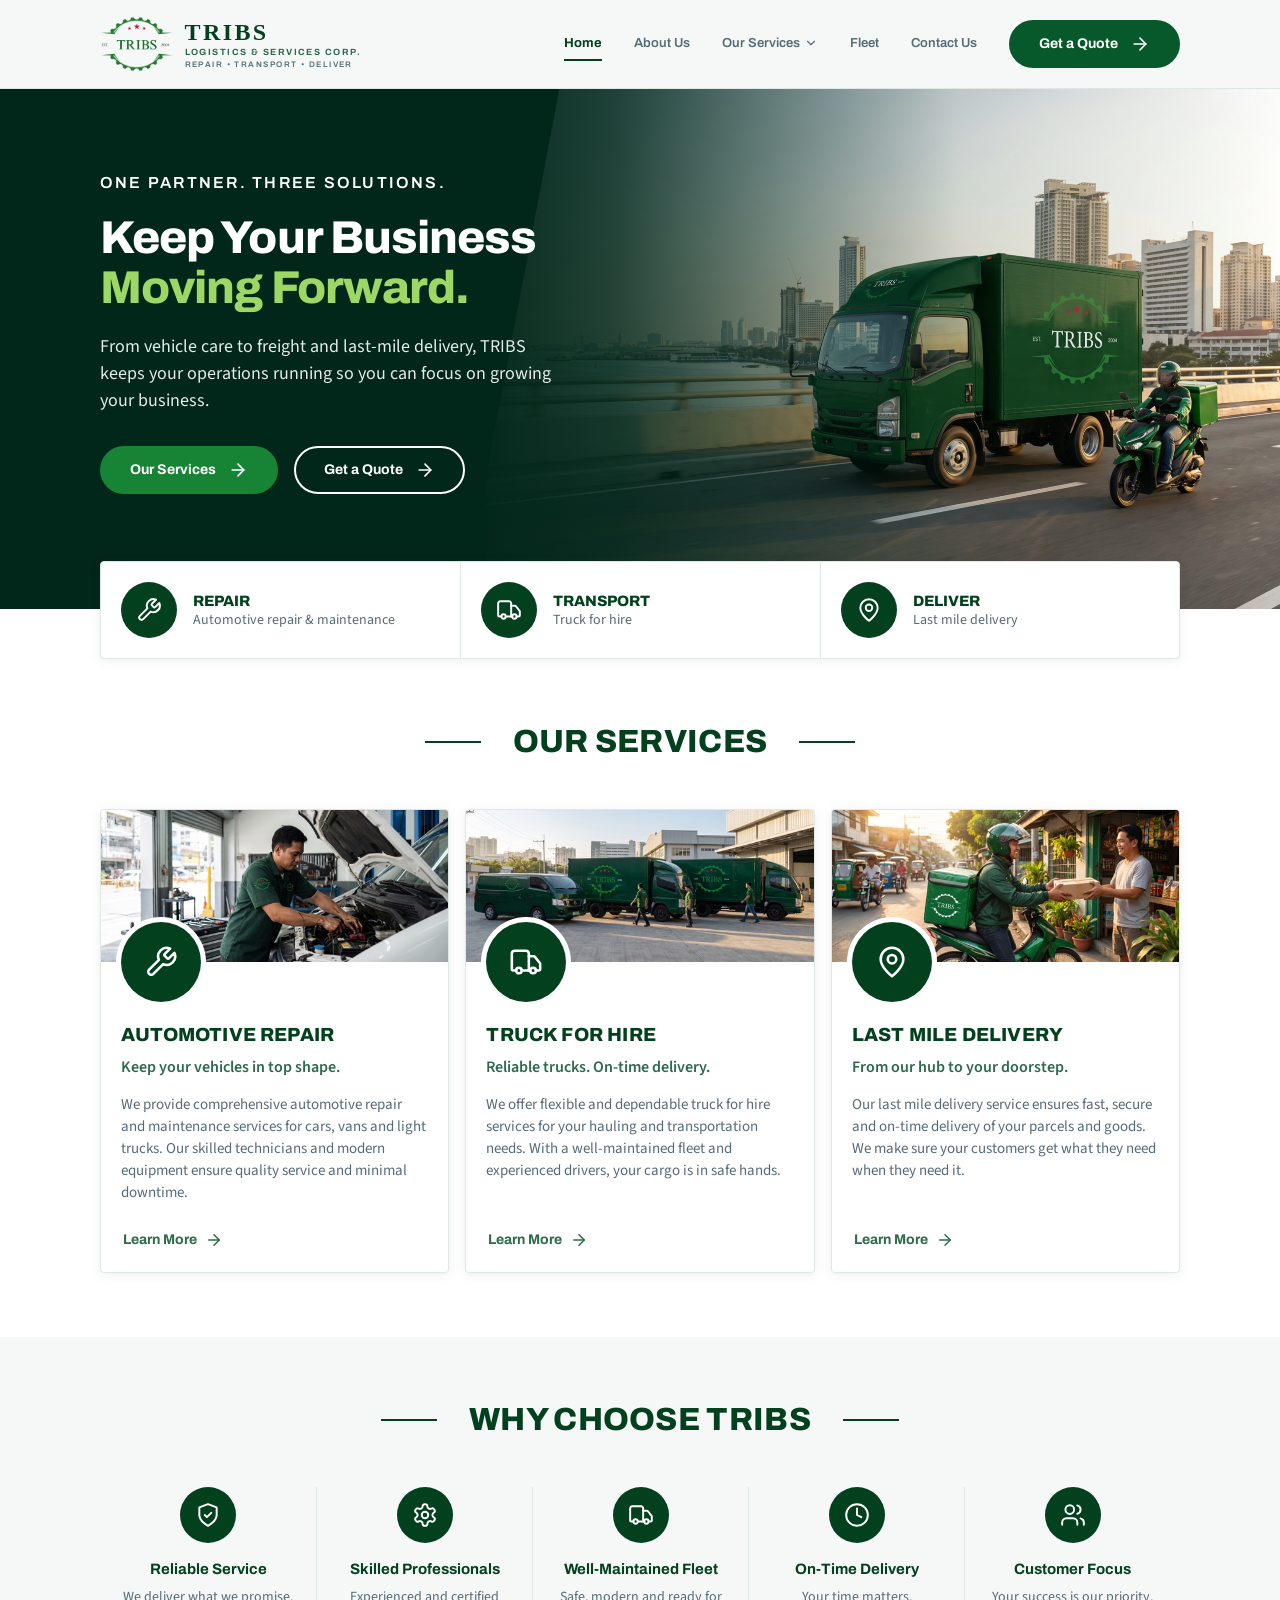
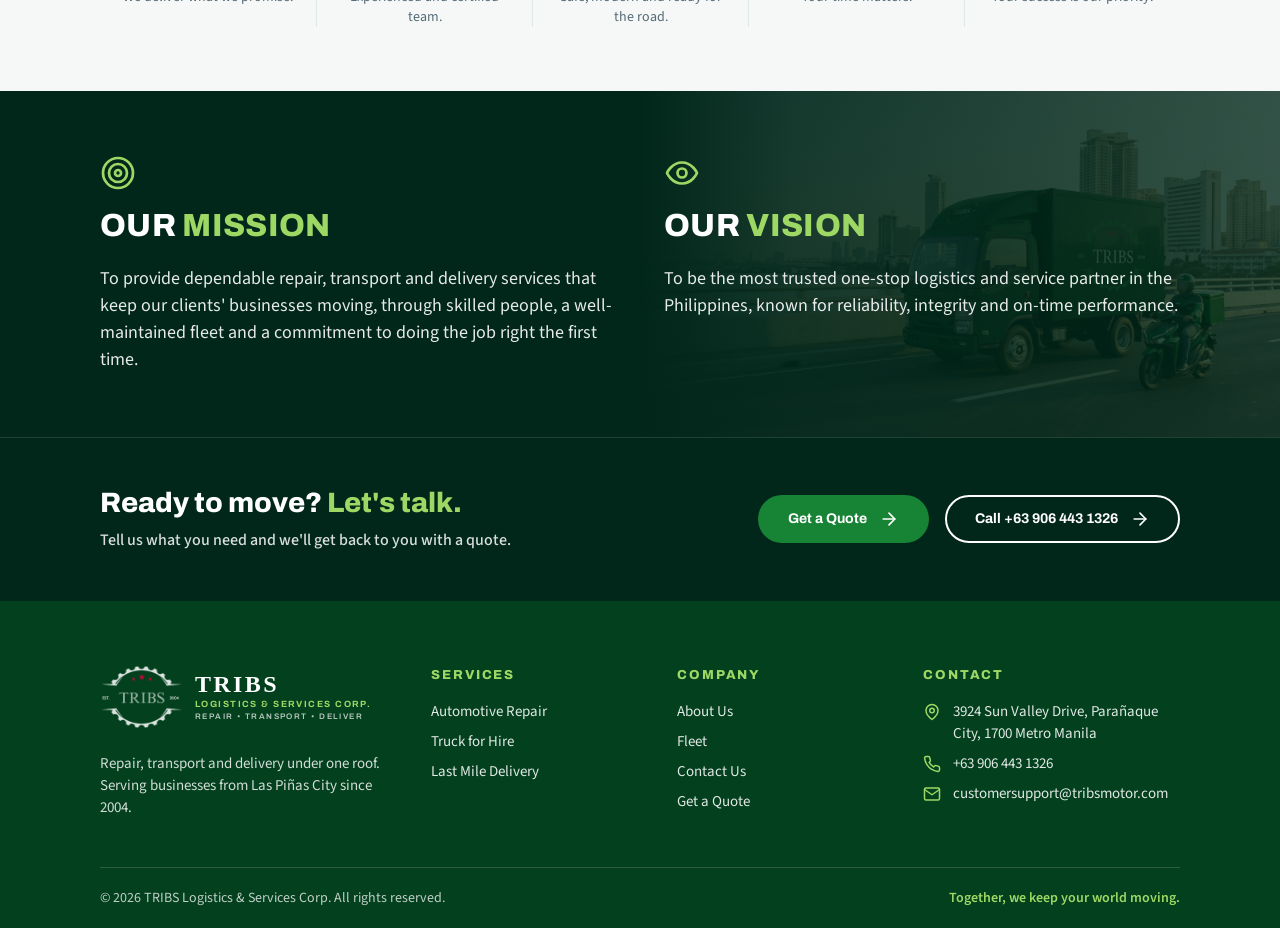
==== index.html @ c8622052 "TRIBS website: client review build Static site with new emblem lockup, Higgsfield photos, real conta" ====
<!doctype html>
<html lang="en-PH">
<head>
  <meta charset="utf-8">
  <meta name="viewport" content="width=device-width, initial-scale=1">
  <title>TRIBS Logistics &amp; Services Corp. | Repair • Transport • Deliver</title>
  <meta name="description" content="TRIBS Logistics & Services Corp. — automotive repair, truck for hire and last-mile delivery in Las Piñas City and Metro Manila since 2004.">
  <meta property="og:title" content="TRIBS Logistics & Services Corp.">
  <meta property="og:description" content="One partner. Three solutions. Automotive repair, truck for hire and last-mile delivery.">
  <meta property="og:image" content="assets/photos/hero-fleet.jpg">
  <meta name="theme-color" content="#03401e">
  <link rel="icon" href="assets/logos/tribs-favicon.png">
  <link rel="preconnect" href="https://fonts.googleapis.com">
  <link rel="preconnect" href="https://fonts.gstatic.com" crossorigin>
  <link rel="stylesheet" href="css/styles.css">
</head>
<body>
  <a class="skip-link" href="#main">Skip to content</a>

  <header class="site-header">
    <div class="container header-inner">
      <a class="header-logo brand" href="index.html" aria-label="TRIBS Logistics &amp; Services Corp. home">
        <picture>
          <source srcset="assets/logos/tribs-emblem-white.png" media="(prefers-color-scheme: dark)">
          <img src="assets/logos/tribs-emblem-light.png" alt="" width="70" height="56">
        </picture>
        <span class="brand-text">
          <span class="brand-name">TRIBS</span>
          <span class="brand-sub">Logistics &amp; Services Corp.</span>
          <span class="brand-tag">Repair &bull; Transport &bull; Deliver</span>
        </span>
      </a>
      <button class="menu-toggle" type="button" aria-expanded="false" aria-controls="site-nav" aria-label="Open menu">
        <svg data-icon="menu" width="26"></svg>
      </button>
      <nav class="nav" id="site-nav" aria-label="Main">
        <ul class="nav-list">
          <li><a class="nav-link" href="index.html" aria-current="page">Home</a></li>
          <li><a class="nav-link" href="about.html">About Us</a></li>
          <li class="has-menu">
            <button class="nav-link" type="button" aria-haspopup="true" aria-expanded="false">Our Services <svg data-icon="chevron-down" width="14"></svg></button>
            <ul class="submenu">
              <li><a href="services.html#repair"><svg data-icon="wrench" width="18"></svg>Automotive Repair</a></li>
              <li><a href="services.html#truck"><svg data-icon="truck" width="18"></svg>Truck for Hire</a></li>
              <li><a href="services.html#delivery"><svg data-icon="map-pin" width="18"></svg>Last Mile Delivery</a></li>
            </ul>
          </li>
          <li><a class="nav-link" href="fleet.html">Fleet</a></li>
          <li><a class="nav-link" href="contact.html">Contact Us</a></li>
          <li class="nav-cta"><a class="btn btn-primary" href="contact.html"><span>Get a Quote</span><svg data-icon="arrow-right" width="20"></svg></a></li>
        </ul>
      </nav>
      <a class="btn btn-primary header-cta" href="contact.html"><span>Get a Quote</span><svg data-icon="arrow-right" width="20"></svg></a>
    </div>
  </header>

  <main id="main">
    <!-- Hero -->
    <section class="hero" aria-labelledby="hero-title">
      <div class="hero-media">
        <img src="assets/photos/hero-fleet.jpg" srcset="assets/photos/hero-fleet-800.jpg 800w, assets/photos/hero-fleet.jpg 1600w" sizes="(max-width: 760px) 100vw, 70vw" alt="TRIBS truck and delivery rider on a city highway" width="1600" height="1028" fetchpriority="high">
      </div>
      <div class="container hero-inner">
        <div class="hero-copy">
          <p class="eyebrow">One Partner. Three Solutions.</p>
          <h1 class="display" id="hero-title">Keep Your Business <span class="accent">Moving Forward.</span></h1>
          <p class="lead">From vehicle care to freight and last-mile delivery, TRIBS keeps your operations running so you can focus on growing your business.</p>
          <div class="btn-row">
            <a class="btn btn-bright" href="#services"><span>Our Services</span><svg data-icon="arrow-right" width="20"></svg></a>
            <a class="btn btn-inverse" href="contact.html"><span>Get a Quote</span><svg data-icon="arrow-right" width="20"></svg></a>
          </div>
        </div>
      </div>
    </section>

    <!-- Quick service strip -->
    <div class="service-strip">
      <div class="container">
        <nav class="strip" aria-label="Services">
          <a href="services.html#repair">
            <span class="disc disc-md"><svg data-icon="wrench" width="26" stroke-width="1.8"></svg></span>
            <span><span class="strip-title">Repair</span><span class="strip-sub">Automotive repair &amp; maintenance</span></span>
          </a>
          <a href="services.html#truck">
            <span class="disc disc-md"><svg data-icon="truck" width="26" stroke-width="1.8"></svg></span>
            <span><span class="strip-title">Transport</span><span class="strip-sub">Truck for hire</span></span>
          </a>
          <a href="services.html#delivery">
            <span class="disc disc-md"><svg data-icon="map-pin" width="26" stroke-width="1.8"></svg></span>
            <span><span class="strip-title">Deliver</span><span class="strip-sub">Last mile delivery</span></span>
          </a>
        </nav>
      </div>
    </div>

    <!-- Services -->
    <section class="section" id="services" aria-labelledby="services-title">
      <div class="container">
        <div class="st">
          <span class="st-rule" aria-hidden="true"></span>
          <h2 class="st-text" id="services-title">Our Services</h2>
          <span class="st-rule" aria-hidden="true"></span>
        </div>
        <div class="card-grid">
          <article class="card">
            <div class="card-media"><img src="assets/photos/service-repair.jpg" srcset="assets/photos/service-repair-600.jpg 600w, assets/photos/service-repair.jpg 1200w" sizes="(max-width: 900px) 100vw, 33vw" alt="Technician working on an engine" loading="lazy"></div>
            <div class="card-body">
              <span class="disc disc-lg disc-ring card-disc"><svg data-icon="wrench" width="34" stroke-width="1.8"></svg></span>
              <h3 class="card-title">Automotive Repair</h3>
              <p class="card-sub">Keep your vehicles in top shape.</p>
              <p class="card-text">We provide comprehensive automotive repair and maintenance services for cars, vans and light trucks. Our skilled technicians and modern equipment ensure quality service and minimal downtime.</p>
              <a class="btn btn-link" href="services.html#repair"><span>Learn More</span><svg data-icon="arrow-right" width="18"></svg></a>
            </div>
          </article>
          <article class="card">
            <div class="card-media"><img src="assets/photos/service-truck.jpg" srcset="assets/photos/service-truck-600.jpg 600w, assets/photos/service-truck.jpg 1200w" sizes="(max-width: 900px) 100vw, 33vw" alt="TRIBS trucks lined up" loading="lazy"></div>
            <div class="card-body">
              <span class="disc disc-lg disc-ring card-disc"><svg data-icon="truck" width="34" stroke-width="1.8"></svg></span>
              <h3 class="card-title">Truck for Hire</h3>
              <p class="card-sub">Reliable trucks. On-time delivery.</p>
              <p class="card-text">We offer flexible and dependable truck for hire services for your hauling and transportation needs. With a well-maintained fleet and experienced drivers, your cargo is in safe hands.</p>
              <a class="btn btn-link" href="services.html#truck"><span>Learn More</span><svg data-icon="arrow-right" width="18"></svg></a>
            </div>
          </article>
          <article class="card">
            <div class="card-media"><img src="assets/photos/service-delivery.jpg" srcset="assets/photos/service-delivery-600.jpg 600w, assets/photos/service-delivery.jpg 1200w" sizes="(max-width: 900px) 100vw, 33vw" alt="TRIBS rider on a delivery motorbike" loading="lazy"></div>
            <div class="card-body">
              <span class="disc disc-lg disc-ring card-disc"><svg data-icon="map-pin" width="34" stroke-width="1.8"></svg></span>
              <h3 class="card-title">Last Mile Delivery</h3>
              <p class="card-sub">From our hub to your doorstep.</p>
              <p class="card-text">Our last mile delivery service ensures fast, secure and on-time delivery of your parcels and goods. We make sure your customers get what they need when they need it.</p>
              <a class="btn btn-link" href="services.html#delivery"><span>Learn More</span><svg data-icon="arrow-right" width="18"></svg></a>
            </div>
          </article>
        </div>
      </div>
    </section>

    <!-- Why choose TRIBS -->
    <section class="section section-soft" aria-labelledby="why-title">
      <div class="container">
        <div class="st">
          <span class="st-rule" aria-hidden="true"></span>
          <h2 class="st-text" id="why-title">Why Choose TRIBS</h2>
          <span class="st-rule" aria-hidden="true"></span>
        </div>
        <div class="feature-row">
          <div class="feature">
            <span class="disc disc-md"><svg data-icon="shield-check" width="26" stroke-width="1.8"></svg></span>
            <h3 class="feature-title">Reliable Service</h3>
            <p class="feature-text">We deliver what we promise.</p>
          </div>
          <div class="feature">
            <span class="disc disc-md"><svg data-icon="gear" width="26" stroke-width="1.8"></svg></span>
            <h3 class="feature-title">Skilled Professionals</h3>
            <p class="feature-text">Experienced and certified team.</p>
          </div>
          <div class="feature">
            <span class="disc disc-md"><svg data-icon="truck" width="26" stroke-width="1.8"></svg></span>
            <h3 class="feature-title">Well-Maintained Fleet</h3>
            <p class="feature-text">Safe, modern and ready for the road.</p>
          </div>
          <div class="feature">
            <span class="disc disc-md"><svg data-icon="clock" width="26" stroke-width="1.8"></svg></span>
            <h3 class="feature-title">On-Time Delivery</h3>
            <p class="feature-text">Your time matters.</p>
          </div>
          <div class="feature">
            <span class="disc disc-md"><svg data-icon="users" width="26" stroke-width="1.8"></svg></span>
            <h3 class="feature-title">Customer Focus</h3>
            <p class="feature-text">Your success is our priority.</p>
          </div>
        </div>
      </div>
    </section>

    <!-- Mission & Vision -->
    <section class="section band-inverse on-inverse" aria-label="Mission and vision">
      <div class="band-media"><img src="assets/photos/hero-fleet.jpg" srcset="assets/photos/hero-fleet-800.jpg 800w, assets/photos/hero-fleet.jpg 1600w" sizes="(max-width: 760px) 100vw, 70vw" alt="" loading="lazy"></div>
      <div class="container">
        <div class="mv-grid">
          <div class="mv-item">
            <svg data-icon="target" width="36" stroke-width="1.8"></svg>
            <div class="st st-start">
              <h2 class="st-text">Our <span class="st-accent">Mission</span></h2>
            </div>
            <p class="lead">To provide dependable repair, transport and delivery services that keep our clients' businesses moving, through skilled people, a well-maintained fleet and a commitment to doing the job right the first time.</p>
          </div>
          <div class="mv-item">
            <svg data-icon="eye" width="36" stroke-width="1.8"></svg>
            <div class="st st-start">
              <h2 class="st-text">Our <span class="st-accent">Vision</span></h2>
            </div>
            <p class="lead">To be the most trusted one-stop logistics and service partner in the Philippines, known for reliability, integrity and on-time performance.</p>
          </div>
        </div>
      </div>
    </section>

    <!-- CTA -->
    <section class="cta-band" aria-labelledby="cta-title">
      <div class="container cta-inner">
        <div>
          <h2 id="cta-title">Ready to move? <span>Let's talk.</span></h2>
          <p>Tell us what you need and we'll get back to you with a quote.</p>
        </div>
        <div class="btn-row">
          <a class="btn btn-bright" href="contact.html"><span>Get a Quote</span><svg data-icon="arrow-right" width="20"></svg></a>
          <a class="btn btn-inverse" href="tel:+639064431326"><span>Call +63 906 443 1326</span><svg data-icon="arrow-right" width="20"></svg></a>
        </div>
      </div>
    </section>
  </main>

  <footer class="site-footer">
    <div class="container">
      <div class="footer-grid">
        <div>
          <a class="footer-logo brand" href="index.html" aria-label="TRIBS Logistics &amp; Services Corp. home">
            <img src="assets/logos/tribs-emblem-white.png" alt="" width="80" height="64" loading="lazy">
            <span class="brand-text">
              <span class="brand-name">TRIBS</span>
              <span class="brand-sub">Logistics &amp; Services Corp.</span>
              <span class="brand-tag">Repair &bull; Transport &bull; Deliver</span>
            </span>
          </a>
          <p class="footer-about">Repair, transport and delivery under one roof. Serving businesses from Las Piñas City since 2004.</p>
        </div>
        <div>
          <h2 class="footer-head">Services</h2>
          <ul class="footer-links">
            <li><a href="services.html#repair">Automotive Repair</a></li>
            <li><a href="services.html#truck">Truck for Hire</a></li>
            <li><a href="services.html#delivery">Last Mile Delivery</a></li>
          </ul>
        </div>
        <div>
          <h2 class="footer-head">Company</h2>
          <ul class="footer-links">
            <li><a href="about.html">About Us</a></li>
            <li><a href="fleet.html">Fleet</a></li>
            <li><a href="contact.html">Contact Us</a></li>
            <li><a href="contact.html">Get a Quote</a></li>
          </ul>
        </div>
        <div>
          <h2 class="footer-head">Contact</h2>
          <ul class="footer-links footer-contact">
            <li><svg data-icon="map-pin" width="18"></svg><span>3924 Sun Valley Drive, Parañaque City, 1700 Metro Manila</span></li>
            <li><svg data-icon="phone" width="18"></svg><a href="tel:+639064431326">+63 906 443 1326</a></li>
            <li><svg data-icon="mail" width="18"></svg><a href="mailto:customersupport@tribsmotor.com">customersupport@tribsmotor.com</a></li>
          </ul>
        </div>
      </div>
      <div class="footer-bottom">
        <span>&copy; <span data-year>2026</span> TRIBS Logistics &amp; Services Corp. All rights reserved.</span>
        <strong>Together, we keep your world moving.</strong>
      </div>
    </div>
  </footer>

  <script src="js/main.js"></script>
</body>
</html>
---- css/styles.css ----
/* TRIBS Logistics & Services Corp. — site styles
   Tokens mirror the TRIBS design system (tokens.json). */

@import url("https://fonts.googleapis.com/css2?family=Archivo:wght@600;700;800;900&family=Source+Sans+3:wght@400;500;600;700&display=swap");

:root {
  /* Brand (fixed in every theme) */
  --forest-900: #01271a;
  --forest-800: #03401e;
  --forest-700: #07582a;
  --forest-600: #178335;
  --lime-400: #9ed864;
  --star-red: #c8141c;

  /* Semantic — light */
  --surface: #ffffff;
  --surface-soft: #f5f8f6;
  --surface-card: #ffffff;
  --surface-inverse: var(--forest-800);
  --border: #dfe8e2;
  --heading: var(--forest-800);
  --ink: #1f2d33;
  --ink-muted: #566b78;
  --ink-accent: #2d6b4c;
  --on-inverse: #ffffff;
  --accent-on-inverse: var(--lime-400);
  --action: var(--forest-700);
  --action-hover: var(--forest-800);
  --on-action: #ffffff;
  --icon-disc: var(--forest-800);
  --focus: var(--forest-600);
  --focus-on-inverse: var(--lime-400);

  /* Type */
  --font-display: Archivo, "Helvetica Neue", Arial, sans-serif;
  --font-sans: "Source Sans 3", "Helvetica Neue", Arial, sans-serif;

  /* Spacing */
  --space-1: 4px;
  --space-2: 8px;
  --space-3: 12px;
  --space-4: 16px;
  --space-5: 20px;
  --space-6: 32px;
  --space-7: 48px;
  --space-8: 64px;

  /* Radius */
  --radius-sm: 4px;
  --radius-md: 8px;
  --radius-pill: 999px;
  --radius-full: 50%;

  /* Shadow */
  --shadow-card: 0 2px 12px rgba(3, 64, 30, 0.08);
  --shadow-disc: 0 0 0 5px #ffffff;

  --content-max: 1080px;
  --header-h: 88px;
}

@media (prefers-color-scheme: dark) {
  :root {
    --surface: #07140e;
    --surface-soft: #0d2218;
    --surface-card: #10281c;
    --surface-inverse: #0a3319;
    --border: #23402f;
    --heading: #e6f3ea;
    --ink: #e2ebe6;
    --ink-muted: #a5b8b0;
    --ink-accent: #9fd3ac;
    --action: var(--lime-400);
    --action-hover: #b6e68a;
    --on-action: var(--forest-900);
    --icon-disc: #178335;
    --focus: var(--lime-400);
    --shadow-card: 0 2px 12px rgba(0, 0, 0, 0.4);
    --shadow-disc: 0 0 0 5px #10281c;
  }
}

/* ---------- Base ---------- */
*, *::before, *::after { box-sizing: border-box; }
html { scroll-behavior: smooth; scroll-padding-top: var(--header-h); }
body {
  margin: 0;
  background: var(--surface);
  color: var(--ink);
  font: 400 16px/25px var(--font-sans);
  -webkit-font-smoothing: antialiased;
}
img { max-width: 100%; display: block; }
a { color: inherit; }
h1, h2, h3, h4 { color: var(--heading); margin: 0; font-family: var(--font-display); }
p { margin: 0; }
:focus-visible { outline: 2px solid var(--focus); outline-offset: 2px; }
.on-inverse :focus-visible, .hero :focus-visible, .band-inverse :focus-visible, .site-footer :focus-visible { outline-color: var(--focus-on-inverse); }

.container { width: 100%; max-width: calc(var(--content-max) + 2 * var(--space-7)); margin: 0 auto; padding-left: var(--space-7); padding-right: var(--space-7); }
.section { padding: var(--space-8) 0; }
.section-soft { background: var(--surface-soft); }
.stack-6 > * + * { margin-top: var(--space-6); }
.visually-hidden { position: absolute !important; width: 1px; height: 1px; overflow: hidden; clip: rect(0 0 0 0); white-space: nowrap; }
.skip-link { font-family: var(--font-display); position: absolute; left: var(--space-4); top: -60px; z-index: 100; background: var(--action); color: var(--on-action); padding: var(--space-2) var(--space-4); border-radius: var(--radius-pill); font-weight: 700; text-decoration: none; }
.skip-link:focus { top: var(--space-3); }

.icon { display: inline-block; flex: none; vertical-align: middle; }

/* ---------- Button ---------- */
.btn {
  display: inline-flex; align-items: center; gap: var(--space-3);
  font: 700 14px/20px var(--font-display);
  padding: 12px 28px; border-radius: var(--radius-pill);
  border: 2px solid transparent; text-decoration: none; cursor: pointer;
  transition: background-color .15s ease, color .15s ease;
  white-space: nowrap;
}
.btn .icon { transition: transform .15s ease; }
.btn:hover .icon { transform: translateX(3px); }
.btn-primary { background: var(--action); color: var(--on-action); }
.btn-primary:hover { background: var(--action-hover); }
.btn-bright { background: var(--forest-600); color: #ffffff; }
.btn-bright:hover { background: var(--forest-700); }
.btn-bright:focus-visible, .btn-inverse:focus-visible { outline-color: var(--focus-on-inverse); }
.btn-outline { background: transparent; color: var(--heading); border-color: var(--heading); }
.btn-outline:hover { background: var(--surface-soft); }
.btn-inverse { background: transparent; color: var(--on-inverse); border-color: var(--on-inverse); }
.btn-inverse:hover { background: rgba(255, 255, 255, 0.1); }
.btn-link { padding: 0; background: none; color: var(--ink-accent); gap: var(--space-2); border-radius: var(--radius-sm); }
.btn-link:hover span { text-decoration: underline; text-underline-offset: 3px; }
.btn-row { display: flex; flex-wrap: wrap; gap: var(--space-4); }

/* ---------- Icon disc ---------- */
.disc { display: inline-grid; place-items: center; border-radius: var(--radius-full); background: var(--icon-disc); color: #ffffff; flex: none; }
.disc-lg { width: 80px; height: 80px; }
.disc-md { width: 56px; height: 56px; }
.disc-ring { box-shadow: var(--shadow-disc); }

/* ---------- Section title ---------- */
.st { display: flex; align-items: center; justify-content: center; gap: var(--space-6); margin-bottom: var(--space-7); }
.st-text { font-size: 32px; line-height: 38px; font-weight: 800; letter-spacing: 0.01em; text-transform: uppercase; color: var(--heading); text-align: center; }
.st-rule { width: 56px; height: 2px; background: var(--heading); flex: none; }
.st-start { flex-direction: column; align-items: flex-start; margin-bottom: var(--space-5); }
.st-start .st-text { text-align: left; }
.st-accent { color: var(--forest-600); }
.on-inverse .st-text { color: var(--on-inverse); }
.on-inverse .st-accent { color: var(--accent-on-inverse); }
.on-inverse .st-rule { background: var(--on-inverse); }
.section-intro { max-width: 640px; margin: calc(-1 * var(--space-6)) auto var(--space-7); text-align: center; color: var(--ink-muted); font-size: 16px; line-height: 24px; font-weight: 500; }

/* ---------- Header ---------- */
.site-header { position: sticky; top: 0; z-index: 50; background: var(--surface-soft); border-bottom: 1px solid var(--border); }
.header-inner { display: flex; align-items: center; gap: var(--space-6); min-height: var(--header-h); }
.brand { display: inline-flex; align-items: center; gap: var(--space-3); flex: none; text-decoration: none; color: var(--heading); }
.brand img { height: 56px; width: auto; }
.brand-text { display: flex; flex-direction: column; line-height: 1; white-space: nowrap; }
.brand-name { font: 800 24px/1 Georgia, "Times New Roman", serif; letter-spacing: 0.1em; color: var(--heading); }
.brand-sub { margin-top: 4px; font: 700 9px/1 var(--font-display); letter-spacing: 0.16em; text-transform: uppercase; color: var(--ink-accent); }
.brand-tag { margin-top: 4px; font: 600 8px/1 var(--font-display); letter-spacing: 0.18em; text-transform: uppercase; color: var(--ink-muted); }
.nav { margin-left: auto; }
.nav-list { display: flex; align-items: center; gap: var(--space-6); list-style: none; margin: 0; padding: 0; }
.nav-link {
  display: inline-flex; align-items: center; gap: var(--space-1);
  font: 600 13px/20px var(--font-display); color: var(--ink-muted);
  text-decoration: none; white-space: nowrap; padding: 6px 0; border: 0; border-bottom: 2px solid transparent;
  background: none; cursor: pointer;
}
.nav-link:hover { color: var(--heading); }
.nav-link[aria-current="page"], .nav-link[data-current] { color: var(--heading); font-weight: 700; border-bottom-color: var(--heading); }
.has-menu { position: relative; }
.submenu {
  position: absolute; top: calc(100% + 10px); left: -16px; min-width: 220px;
  background: var(--surface-card); border: 1px solid var(--border); border-radius: var(--radius-md);
  box-shadow: var(--shadow-card); list-style: none; margin: 0; padding: var(--space-2);
  display: none;
}
.has-menu.is-open .submenu { display: block; }
.submenu a { display: flex; align-items: center; gap: var(--space-3); padding: var(--space-2) var(--space-3); border-radius: var(--radius-sm); font-family: var(--font-display); font-size: 13px; font-weight: 600; color: var(--heading); text-decoration: none; }
.submenu a:hover { background: var(--surface-soft); }
.submenu .icon { color: var(--forest-600); }
.menu-toggle { display: none; margin-left: auto; background: none; border: 0; padding: var(--space-2); color: var(--heading); cursor: pointer; border-radius: var(--radius-sm); }
.header-cta { flex: none; }
.nav-cta { display: none; }

@media (max-width: 960px) {
  :root { --header-h: 72px; }
  .header-logo img { height: 44px; }
  .header-logo .brand-name { font-size: 20px; }
  .header-logo .brand-tag { display: none; }
  .menu-toggle { display: inline-grid; place-items: center; order: 3; margin-left: 0; }
  .header-inner { gap: var(--space-3); }
  .header-cta { order: 2; margin-left: auto; padding: 8px 16px; font-size: 13px; }
  .nav {
    position: absolute; left: 0; right: 0; top: 100%;
    background: var(--surface-soft); border-bottom: 1px solid var(--border);
    padding: var(--space-2) var(--space-4) var(--space-5);
    display: none;
  }
  .site-header.nav-open .nav { display: block; }
  .nav-list { flex-direction: column; align-items: stretch; gap: 0; }
  .nav-link { width: 100%; padding: var(--space-3) 0; font-size: 15px; border-bottom: 1px solid var(--border); justify-content: space-between; }
  .nav-link[aria-current="page"], .nav-link[data-current] { border-bottom-color: var(--border); }
  .submenu { position: static; box-shadow: none; border: 0; background: none; padding: 0 0 var(--space-2) var(--space-3); }
  .nav-cta { display: none; margin-top: var(--space-4); }
}
@media (max-width: 420px) {
  .header-logo img { height: 40px; }
  .header-logo .brand-text { display: none; }
  .header-cta .icon { display: none; }
}
@media (max-width: 359px) {
  .header-cta { display: none; }
  .menu-toggle { margin-left: auto; }
  .nav-cta { display: block; }
}

/* ---------- Hero ---------- */
.hero { position: relative; background: var(--forest-900); color: var(--on-inverse); overflow: hidden; isolation: isolate; }
.hero-media { position: absolute; inset: 0 0 0 38%; z-index: -2; }
.hero-media img { width: 100%; height: 100%; object-fit: cover; }
.hero::before {
  content: ""; position: absolute; inset: 0; z-index: -1;
  background:
    linear-gradient(90deg, var(--forest-900) 0%, var(--forest-900) 36%, rgba(1, 39, 26, 0.85) 48%, rgba(1, 39, 26, 0.15) 75%, rgba(1, 39, 26, 0) 100%);
}
.hero::after {
  /* the single diagonal edge between text panel and photo */
  content: ""; position: absolute; top: 0; bottom: 0; left: 36%; width: 14%; z-index: -1;
  background: var(--forest-900); clip-path: polygon(0 0, 55% 0, 0 100%);
}
.hero-inner { padding-top: var(--space-8); padding-bottom: calc(var(--space-8) + var(--space-6)); min-height: 520px; display: flex; align-items: center; }
.hero-copy { max-width: 540px; }
.eyebrow { display: block; font-family: var(--font-display); font-size: 16px; line-height: 20px; font-weight: 600; letter-spacing: 0.14em; text-transform: uppercase; color: var(--on-inverse); margin-bottom: var(--space-5); }
.display { font-size: 46px; line-height: 50px; font-weight: 800; letter-spacing: -0.02em; color: var(--on-inverse); }
.display .accent { display: block; color: var(--accent-on-inverse); }
.lead { font-size: 18px; line-height: 27px; font-weight: 400; }
.hero .lead { margin: var(--space-5) 0 var(--space-6); color: rgba(255, 255, 255, 0.9); max-width: 460px; }

.page-hero .hero-inner { min-height: 340px; padding-bottom: var(--space-8); }

@media (max-width: 760px) {
  .hero-media { inset: 0; }
  .hero::before { background: linear-gradient(180deg, rgba(1, 39, 26, 0.55) 0%, var(--forest-900) 72%); }
  .hero::after { display: none; }
  .hero-inner { min-height: 560px; align-items: flex-end; padding-top: var(--space-7); padding-bottom: calc(var(--space-7) + var(--space-7)); }
  .page-hero .hero-inner { min-height: 300px; padding-bottom: var(--space-7); }
  .eyebrow { font-size: 12px; line-height: 18px; margin-bottom: var(--space-4); }
  .display { font-size: 34px; line-height: 40px; }
}

/* ---------- Service strip (hero overlap) ---------- */
.service-strip { position: relative; z-index: 2; margin-top: calc(-1 * var(--space-7)); }
.strip { display: grid; grid-template-columns: repeat(3, 1fr); background: var(--surface-card); border: 1px solid var(--border); border-radius: var(--radius-sm); box-shadow: var(--shadow-card); }
.strip a { display: flex; align-items: center; gap: var(--space-4); padding: var(--space-5); text-decoration: none; }
.strip a + a { border-left: 1px solid var(--border); }
.strip a:hover .strip-title { text-decoration: underline; text-underline-offset: 3px; }
.strip-title { display: block; font-family: var(--font-display); font-size: 15px; line-height: 20px; font-weight: 800; text-transform: uppercase; color: var(--heading); }
.strip-sub { display: block; font-size: 14px; line-height: 18px; color: var(--ink-muted); }
@media (max-width: 760px) {
  .strip { grid-template-columns: 1fr; }
  .strip a { padding: var(--space-3) var(--space-4); }
  .strip .disc-md { width: 44px; height: 44px; }
  .strip a + a { border-left: 0; border-top: 1px solid var(--border); }
}

/* ---------- Service card ---------- */
.card-grid { display: grid; grid-template-columns: repeat(3, minmax(0, 1fr)); gap: var(--space-4); }
.card { position: relative; display: flex; flex-direction: column; background: var(--surface-card); border: 1px solid var(--border); border-radius: var(--radius-sm); box-shadow: var(--shadow-card); overflow: hidden; }
.card-media { aspect-ratio: 16 / 7; background: var(--forest-800); }
.card-media img { width: 100%; height: 100%; object-fit: cover; }
.card-body { padding: 0 var(--space-5) var(--space-5); display: flex; flex-direction: column; gap: var(--space-2); flex: 1; }
.card-disc { position: relative; margin-top: -40px; margin-bottom: var(--space-3); }
.card-title { font-size: 19px; line-height: 26px; font-weight: 800; letter-spacing: 0.01em; text-transform: uppercase; color: var(--heading); }
.card-sub { font-size: 16px; line-height: 22px; font-weight: 600; color: var(--ink-accent); }
.card-text { margin: var(--space-2) 0 var(--space-4); font-size: 15px; line-height: 22px; color: var(--ink-muted); flex: 1; }
.card-body .btn-link { align-self: flex-start; }
@media (max-width: 900px) { .card-grid { grid-template-columns: 1fr; max-width: 520px; margin: 0 auto; } }

/* ---------- Feature row ---------- */
.feature-row { display: grid; grid-template-columns: repeat(5, 1fr); }
.feature { display: flex; flex-direction: column; align-items: center; text-align: center; gap: var(--space-2); padding: 0 var(--space-4); }
.feature + .feature { border-left: 1px solid var(--border); }
.feature-title { margin-top: var(--space-2); font-size: 15px; line-height: 20px; font-weight: 700; color: var(--heading); }
.feature-text { font-size: 14px; line-height: 20px; color: var(--ink-muted); }
@media (max-width: 900px) {
  .feature-row { grid-template-columns: repeat(2, 1fr); row-gap: var(--space-6); }
  .feature + .feature { border-left: 0; }
  .feature:nth-child(even) { border-left: 1px solid var(--border); }
  .feature:last-child:nth-child(odd) { grid-column: 1 / -1; }
}

/* ---------- Inverse band (Mission / Vision) ---------- */
.band-inverse { position: relative; background: var(--surface-inverse); color: var(--on-inverse); overflow: hidden; isolation: isolate; }
.band-inverse .band-media { position: absolute; inset: 0 0 0 50%; z-index: -2; }
.band-inverse .band-media img { width: 100%; height: 100%; object-fit: cover; }
.band-inverse::before { content: ""; position: absolute; inset: 0; z-index: -1; background: linear-gradient(90deg, var(--forest-900) 0%, var(--forest-900) 50%, rgba(1, 39, 26, 0.9) 62%, rgba(1, 39, 26, 0.8) 100%); }
.mv-grid { display: grid; grid-template-columns: 1fr 1fr; gap: var(--space-7); }
.mv-item .lead { color: rgba(255, 255, 255, 0.9); }
.mv-item .icon { color: var(--accent-on-inverse); margin-bottom: var(--space-4); }
@media (max-width: 760px) {
  .mv-grid { grid-template-columns: 1fr; }
  .band-inverse .band-media { inset: 0; opacity: 0.35; }
}

/* ---------- Split (text + image) ---------- */
.split { display: grid; grid-template-columns: 1fr 1fr; gap: var(--space-7); align-items: center; }
.split-media img { width: 100%; aspect-ratio: 4 / 3; object-fit: cover; border-radius: var(--radius-sm); }
.split-copy p + p { margin-top: var(--space-4); }
.split-copy .lead { color: var(--ink); }
.split-copy p { color: var(--ink-muted); }
.split-copy .btn-row { margin-top: var(--space-6); }
.split.reverse .split-media { order: 2; }
@media (max-width: 860px) { .split { grid-template-columns: 1fr; } .split.reverse .split-media { order: 0; } }

.check-list { list-style: none; margin: var(--space-5) 0 0; padding: 0; display: grid; gap: var(--space-3); }
.check-list li { display: flex; gap: var(--space-3); align-items: flex-start; color: var(--ink); font-size: 16px; line-height: 24px; }
.check-list .icon { color: var(--forest-600); margin-top: 1px; }

/* ---------- Process steps ---------- */
.steps { display: grid; grid-template-columns: repeat(3, 1fr); gap: var(--space-6); counter-reset: step; list-style: none; margin: 0; padding: 0; }
.step { border-top: 2px solid var(--heading); padding-top: var(--space-4); }
.step::before { counter-increment: step; font-family: var(--font-display); content: "0" counter(step); display: block; font-size: 13px; font-weight: 800; letter-spacing: 0.14em; color: var(--forest-600); margin-bottom: var(--space-2); }
.step h3 { font-size: 17px; line-height: 24px; font-weight: 700; margin-bottom: var(--space-2); }
.step p { font-size: 16px; line-height: 24px; color: var(--ink-muted); }
@media (max-width: 760px) { .steps { grid-template-columns: 1fr; gap: var(--space-5); } }

/* ---------- Detailed service blocks ---------- */
.service-detail + .service-detail { margin-top: var(--space-8); }
.service-detail .disc { margin-bottom: var(--space-4); }
.service-detail h2 { font-size: 32px; line-height: 38px; font-weight: 800; letter-spacing: 0.01em; text-transform: uppercase; }
.service-detail .card-sub { margin: var(--space-2) 0 var(--space-4); font-size: 16px; }

/* ---------- Fleet table ---------- */
.fleet-grid { display: grid; grid-template-columns: repeat(3, minmax(0, 1fr)); gap: var(--space-4); }
.fleet-card { background: var(--surface-card); border: 1px solid var(--border); border-radius: var(--radius-sm); box-shadow: var(--shadow-card); padding: var(--space-5); display: flex; flex-direction: column; gap: var(--space-2); }
.fleet-card .disc { margin-bottom: var(--space-3); }
.fleet-card h3 { font-size: 18px; line-height: 24px; font-weight: 800; text-transform: uppercase; }
.fleet-card p { font-size: 15px; line-height: 22px; color: var(--ink-muted); }
.spec { list-style: none; margin: var(--space-3) 0 0; padding: var(--space-3) 0 0; border-top: 1px solid var(--border); display: grid; gap: var(--space-1); font-size: 15px; line-height: 22px; }
.spec li { display: flex; justify-content: space-between; gap: var(--space-4); }
.spec span:first-child { color: var(--ink-muted); }
.spec span:last-child { color: var(--heading); font-weight: 600; text-align: right; }
@media (max-width: 900px) { .fleet-grid { grid-template-columns: 1fr; max-width: 520px; margin: 0 auto; } }

/* ---------- Contact ---------- */
.contact-grid { display: grid; grid-template-columns: 1fr 1.4fr; gap: var(--space-7); align-items: start; }
.contact-list { list-style: none; margin: 0; padding: 0; display: grid; gap: var(--space-5); }
.contact-list li { display: flex; gap: var(--space-4); align-items: flex-start; }
.contact-list h3 { font-size: 15px; line-height: 20px; font-weight: 700; }
.contact-list p, .contact-list a { font-size: 16px; line-height: 24px; color: var(--ink-muted); text-decoration: none; }
.contact-list a:hover { text-decoration: underline; color: var(--heading); }
.form { background: var(--surface-card); border: 1px solid var(--border); border-radius: var(--radius-sm); box-shadow: var(--shadow-card); padding: var(--space-6); display: grid; grid-template-columns: 1fr 1fr; gap: var(--space-4); }
.field { display: flex; flex-direction: column; gap: var(--space-2); }
.field-full { grid-column: 1 / -1; }
.field label { font-family: var(--font-display); font-size: 13px; line-height: 20px; font-weight: 700; color: var(--heading); }
.field input, .field select, .field textarea {
  font: 400 16px/22px var(--font-sans); color: var(--ink);
  background: var(--surface); border: 1px solid var(--border); border-radius: var(--radius-md);
  padding: 10px 12px; width: 100%;
}
.field input:hover, .field select:hover, .field textarea:hover { border-color: var(--ink-muted); }
.field input:focus-visible, .field select:focus-visible, .field textarea:focus-visible { outline: 2px solid var(--focus); outline-offset: 0; border-color: var(--focus); }
.field textarea { min-height: 130px; resize: vertical; }
.field [aria-invalid="true"] { border-color: var(--star-red); }
.field-error { font-size: 12px; line-height: 18px; color: var(--star-red); min-height: 0; }
.form-note { grid-column: 1 / -1; font-size: 14px; line-height: 20px; color: var(--ink-muted); }
.form-status { grid-column: 1 / -1; font-size: 14px; line-height: 22px; font-weight: 600; color: var(--ink-accent); }
.form .btn { justify-self: start; }
@media (prefers-color-scheme: dark) { .field [aria-invalid="true"] { border-color: #ff8a8f; } .field-error { color: #ff8a8f; } }
@media (max-width: 860px) { .contact-grid { grid-template-columns: 1fr; } }
@media (max-width: 560px) { .form { grid-template-columns: 1fr; padding: var(--space-5); } }

.map-embed { margin-top: var(--space-6); border-radius: var(--radius-sm); overflow: hidden; border: 1px solid var(--border); aspect-ratio: 16 / 10; background: var(--surface-soft); }
.map-embed iframe { width: 100%; height: 100%; border: 0; display: block; }

/* ---------- CTA band ---------- */
.cta-band { background: var(--forest-900); color: var(--on-inverse); border-top: 1px solid rgba(255, 255, 255, 0.12); }
.cta-inner { display: flex; align-items: center; justify-content: space-between; gap: var(--space-6); padding-top: var(--space-7); padding-bottom: var(--space-7); flex-wrap: wrap; }
.cta-inner h2 { font-size: 28px; line-height: 34px; font-weight: 800; color: var(--on-inverse); }
.cta-inner h2 span { color: var(--accent-on-inverse); }
.cta-inner p { margin-top: var(--space-2); color: rgba(255, 255, 255, 0.85); font-weight: 500; }

/* ---------- Footer ---------- */
.site-footer { background: var(--surface-inverse); color: var(--on-inverse); }
.footer-grid { display: grid; grid-template-columns: 1.4fr 1fr 1fr 1.2fr; gap: var(--space-6); padding: var(--space-8) 0 var(--space-7); }
.footer-logo img { height: 64px; width: auto; }
.footer-logo .brand-name { color: #ffffff; }
.footer-logo .brand-sub { color: var(--accent-on-inverse); }
.footer-logo .brand-tag { color: rgba(255, 255, 255, 0.72); }
.footer-about { margin-top: var(--space-4); font-size: 15px; line-height: 22px; color: rgba(255, 255, 255, 0.82); max-width: 300px; }
.footer-head { font-family: var(--font-display); font-size: 13px; line-height: 20px; font-weight: 800; letter-spacing: 0.14em; text-transform: uppercase; color: var(--accent-on-inverse); margin-bottom: var(--space-4); }
.footer-links { list-style: none; margin: 0; padding: 0; display: grid; gap: var(--space-2); }
.footer-links a, .footer-links li { font-size: 15px; line-height: 22px; color: rgba(255, 255, 255, 0.88); text-decoration: none; }
.footer-links a:hover { color: #ffffff; text-decoration: underline; text-underline-offset: 3px; }
.footer-contact li { display: flex; gap: var(--space-3); align-items: flex-start; }
.footer-contact .icon { color: var(--accent-on-inverse); margin-top: 2px; }
.footer-bottom { border-top: 1px solid rgba(255, 255, 255, 0.16); padding: var(--space-5) 0; display: flex; justify-content: space-between; gap: var(--space-4); flex-wrap: wrap; font-size: 14px; line-height: 20px; color: rgba(255, 255, 255, 0.75); }
.footer-bottom strong { color: var(--accent-on-inverse); font-weight: 600; }
@media (max-width: 900px) { .footer-grid { grid-template-columns: 1fr 1fr; } }
@media (max-width: 560px) { .footer-grid { grid-template-columns: 1fr; } }

/* ---------- Phones ---------- */
@media (max-width: 760px) {
  .container { padding-left: var(--space-4); padding-right: var(--space-4); }
  .section { padding: var(--space-7) 0; }
  .st { gap: var(--space-4); margin-bottom: var(--space-6); }
  .st-text { font-size: 26px; line-height: 32px; }
  .st-rule { width: 28px; }
  .section-intro { margin-top: calc(-1 * var(--space-4)); margin-bottom: var(--space-6); }
  .service-detail h2 { font-size: 26px; line-height: 32px; }
}

@media (prefers-reduced-motion: reduce) {
  html { scroll-behavior: auto; }
  * { transition: none !important; }
}
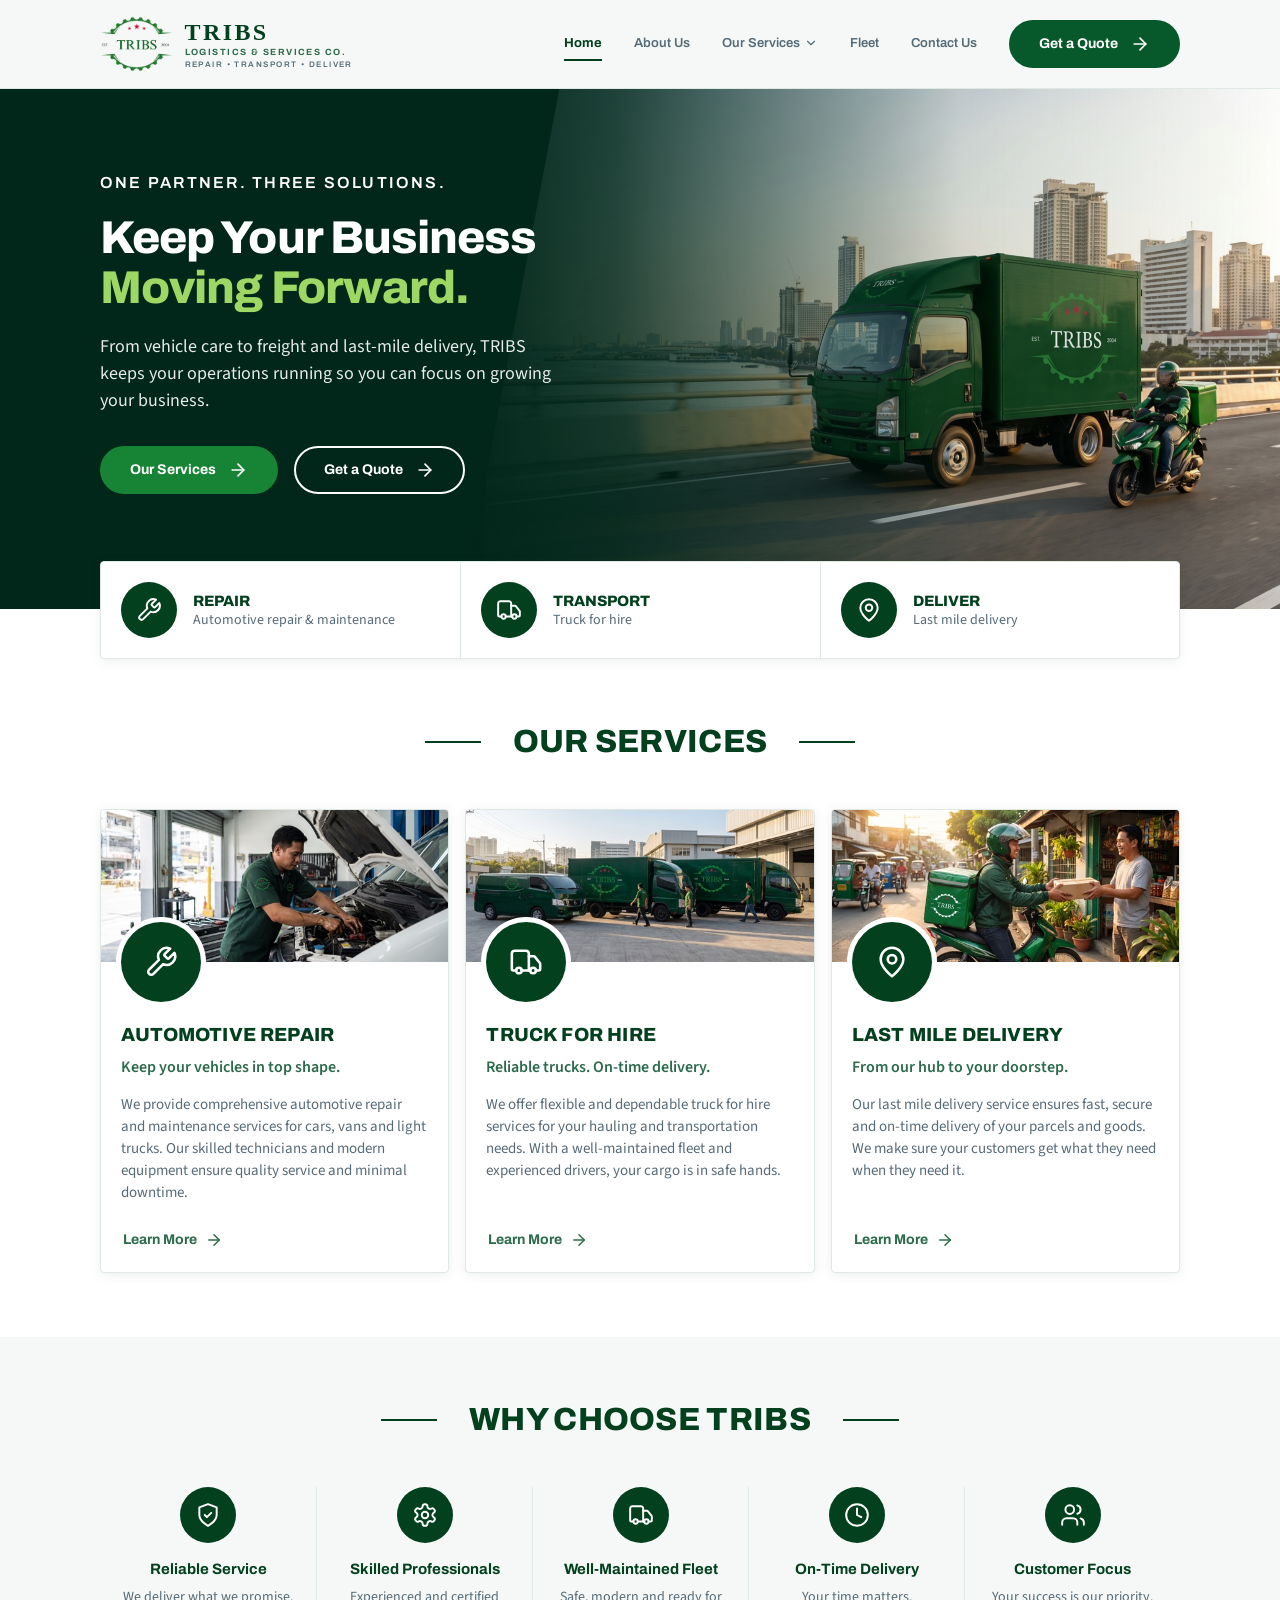
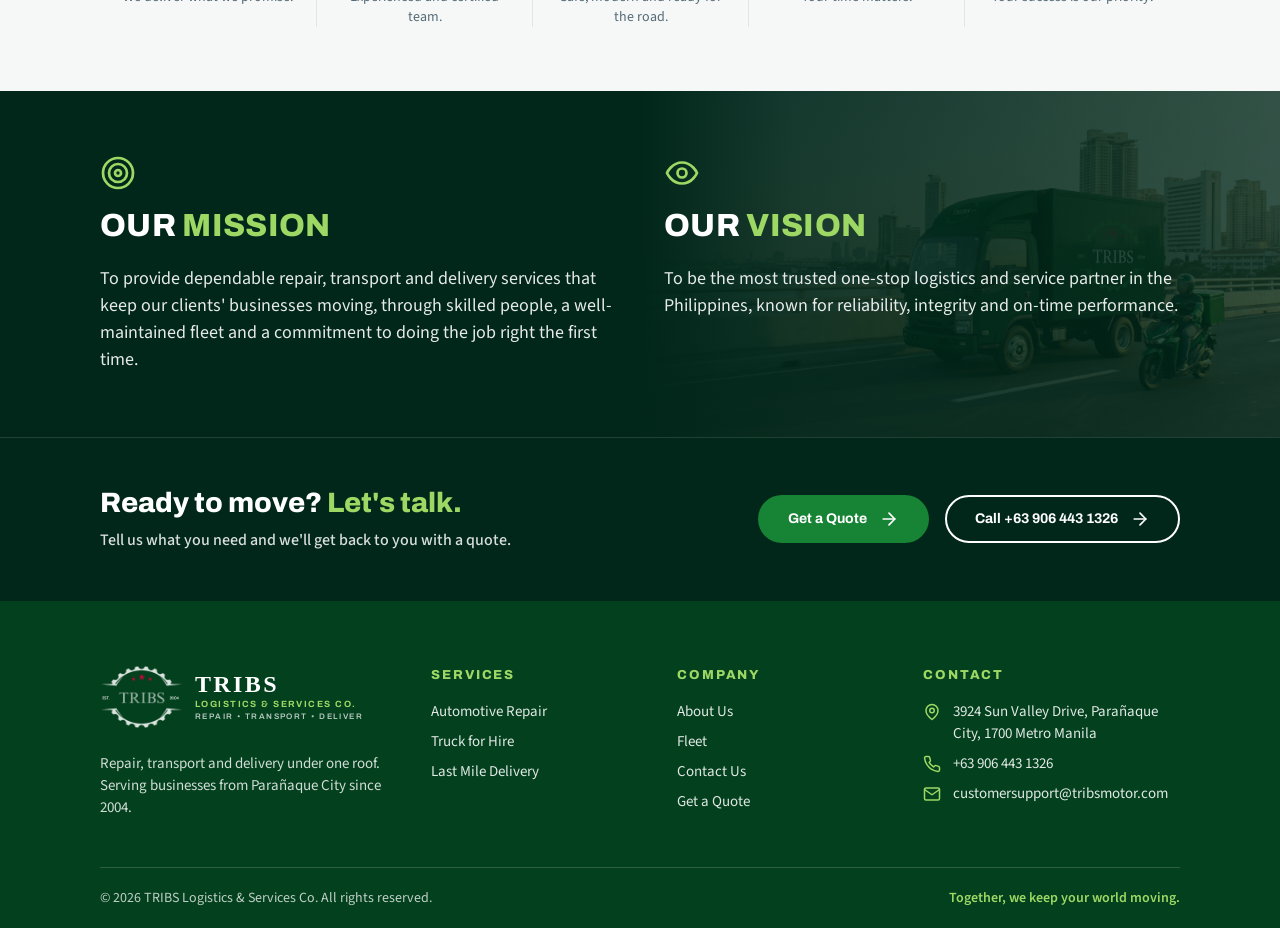
==== commit 65df9b58: "Company name to Logistics & Services Co.; Las Piñas references to Parañaque City" ====
--- a/index.html
+++ b/index.html
@@ -3,9 +3,9 @@
 <head>
   <meta charset="utf-8">
   <meta name="viewport" content="width=device-width, initial-scale=1">
-  <title>TRIBS Logistics &amp; Services Corp. | Repair • Transport • Deliver</title>
-  <meta name="description" content="TRIBS Logistics & Services Corp. — automotive repair, truck for hire and last-mile delivery in Las Piñas City and Metro Manila since 2004.">
-  <meta property="og:title" content="TRIBS Logistics & Services Corp.">
+  <title>TRIBS Logistics &amp; Services Co. | Repair • Transport • Deliver</title>
+  <meta name="description" content="TRIBS Logistics & Services Co. — automotive repair, truck for hire and last-mile delivery in Parañaque City and Metro Manila since 2004.">
+  <meta property="og:title" content="TRIBS Logistics & Services Co.">
   <meta property="og:description" content="One partner. Three solutions. Automotive repair, truck for hire and last-mile delivery.">
   <meta property="og:image" content="assets/photos/hero-fleet.jpg">
   <meta name="theme-color" content="#03401e">
@@ -19,14 +19,14 @@
 
   <header class="site-header">
     <div class="container header-inner">
-      <a class="header-logo brand" href="index.html" aria-label="TRIBS Logistics &amp; Services Corp. home">
+      <a class="header-logo brand" href="index.html" aria-label="TRIBS Logistics &amp; Services Co. home">
         <picture>
           <source srcset="assets/logos/tribs-emblem-white.png" media="(prefers-color-scheme: dark)">
           <img src="assets/logos/tribs-emblem-light.png" alt="" width="70" height="56">
         </picture>
         <span class="brand-text">
           <span class="brand-name">TRIBS</span>
-          <span class="brand-sub">Logistics &amp; Services Corp.</span>
+          <span class="brand-sub">Logistics &amp; Services Co.</span>
           <span class="brand-tag">Repair &bull; Transport &bull; Deliver</span>
         </span>
       </a>
@@ -216,15 +216,15 @@
     <div class="container">
       <div class="footer-grid">
         <div>
-          <a class="footer-logo brand" href="index.html" aria-label="TRIBS Logistics &amp; Services Corp. home">
+          <a class="footer-logo brand" href="index.html" aria-label="TRIBS Logistics &amp; Services Co. home">
             <img src="assets/logos/tribs-emblem-white.png" alt="" width="80" height="64" loading="lazy">
             <span class="brand-text">
               <span class="brand-name">TRIBS</span>
-              <span class="brand-sub">Logistics &amp; Services Corp.</span>
+              <span class="brand-sub">Logistics &amp; Services Co.</span>
               <span class="brand-tag">Repair &bull; Transport &bull; Deliver</span>
             </span>
           </a>
-          <p class="footer-about">Repair, transport and delivery under one roof. Serving businesses from Las Piñas City since 2004.</p>
+          <p class="footer-about">Repair, transport and delivery under one roof. Serving businesses from Parañaque City since 2004.</p>
         </div>
         <div>
           <h2 class="footer-head">Services</h2>
@@ -253,7 +253,7 @@
         </div>
       </div>
       <div class="footer-bottom">
-        <span>&copy; <span data-year>2026</span> TRIBS Logistics &amp; Services Corp. All rights reserved.</span>
+        <span>&copy; <span data-year>2026</span> TRIBS Logistics &amp; Services Co. All rights reserved.</span>
         <strong>Together, we keep your world moving.</strong>
       </div>
     </div>
--- a/css/styles.css
+++ b/css/styles.css
@@ -150,7 +150,8 @@
 .section-intro { max-width: 640px; margin: calc(-1 * var(--space-6)) auto var(--space-7); text-align: center; color: var(--ink-muted); font-size: 16px; line-height: 24px; font-weight: 500; }
 
 /* ---------- Header ---------- */
-.site-header { position: sticky; top: 0; z-index: 50; background: var(--surface-soft); border-bottom: 1px solid var(--border); }
+.site-header { position: sticky; top: 0; z-index: 50; background: var(--surface-soft); border-bottom: 1px solid var(--border); transition: box-shadow .25s ease; }
+.site-header.is-scrolled { box-shadow: 0 4px 18px rgba(1, 39, 26, 0.10); }
 .header-inner { display: flex; align-items: center; gap: var(--space-6); min-height: var(--header-h); }
 .brand { display: inline-flex; align-items: center; gap: var(--space-3); flex: none; text-decoration: none; color: var(--heading); }
 .brand img { height: 56px; width: auto; }
@@ -164,7 +165,7 @@
   display: inline-flex; align-items: center; gap: var(--space-1);
   font: 600 13px/20px var(--font-display); color: var(--ink-muted);
   text-decoration: none; white-space: nowrap; padding: 6px 0; border: 0; border-bottom: 2px solid transparent;
-  background: none; cursor: pointer;
+  background: none; cursor: pointer; transition: color .15s ease, border-color .15s ease;
 }
 .nav-link:hover { color: var(--heading); }
 .nav-link[aria-current="page"], .nav-link[data-current] { color: var(--heading); font-weight: 700; border-bottom-color: var(--heading); }
@@ -173,9 +174,10 @@
   position: absolute; top: calc(100% + 10px); left: -16px; min-width: 220px;
   background: var(--surface-card); border: 1px solid var(--border); border-radius: var(--radius-md);
   box-shadow: var(--shadow-card); list-style: none; margin: 0; padding: var(--space-2);
-  display: none;
-}
-.has-menu.is-open .submenu { display: block; }
+  opacity: 0; visibility: hidden; transform: translateY(-6px); pointer-events: none;
+  transition: opacity .18s ease, transform .18s ease, visibility 0s linear .18s;
+}
+.has-menu.is-open .submenu { opacity: 1; visibility: visible; transform: none; pointer-events: auto; transition-delay: 0s; }
 .submenu a { display: flex; align-items: center; gap: var(--space-3); padding: var(--space-2) var(--space-3); border-radius: var(--radius-sm); font-family: var(--font-display); font-size: 13px; font-weight: 600; color: var(--heading); text-decoration: none; }
 .submenu a:hover { background: var(--surface-soft); }
 .submenu .icon { color: var(--forest-600); }
@@ -201,7 +203,8 @@
   .nav-list { flex-direction: column; align-items: stretch; gap: 0; }
   .nav-link { width: 100%; padding: var(--space-3) 0; font-size: 15px; border-bottom: 1px solid var(--border); justify-content: space-between; }
   .nav-link[aria-current="page"], .nav-link[data-current] { border-bottom-color: var(--border); }
-  .submenu { position: static; box-shadow: none; border: 0; background: none; padding: 0 0 var(--space-2) var(--space-3); }
+  .submenu { position: static; box-shadow: none; border: 0; background: none; padding: 0 0 var(--space-2) var(--space-3); display: none; opacity: 1; visibility: visible; transform: none; transition: none; pointer-events: auto; }
+  .has-menu.is-open .submenu { display: block; }
   .nav-cta { display: none; margin-top: var(--space-4); }
 }
 @media (max-width: 420px) {
@@ -400,6 +403,36 @@
 @media (max-width: 900px) { .footer-grid { grid-template-columns: 1fr 1fr; } }
 @media (max-width: 560px) { .footer-grid { grid-template-columns: 1fr; } }
 
+/* ---------- Motion (subtle; disabled under prefers-reduced-motion) ---------- */
+@keyframes rise { from { opacity: 0; transform: translateY(16px); } to { opacity: 1; transform: none; } }
+@keyframes settle { from { transform: scale(1.06); } to { transform: scale(1); } }
+.js-motion .hero-copy > * { animation: rise .7s cubic-bezier(.2, .7, .2, 1) both; }
+.js-motion .hero-copy > :nth-child(2) { animation-delay: .1s; }
+.js-motion .hero-copy > :nth-child(3) { animation-delay: .2s; }
+.js-motion .hero-copy > :nth-child(4) { animation-delay: .3s; }
+.js-motion .hero-media img { animation: settle 12s ease-out both; }
+.js-motion .service-strip { animation: rise .7s cubic-bezier(.2, .7, .2, 1) .35s both; }
+
+.js-motion .reveal { opacity: 0; transform: translateY(18px); transition: opacity .6s ease, transform .6s cubic-bezier(.2, .7, .2, 1); transition-delay: calc(var(--i, 0) * 90ms); }
+.js-motion .reveal.is-visible { opacity: 1; transform: none; }
+
+.card, .fleet-card { transition: transform .25s ease, box-shadow .25s ease; }
+.card:hover, .fleet-card:hover { transform: translateY(-4px); box-shadow: 0 12px 28px rgba(3, 64, 30, 0.14); }
+.card-media { overflow: hidden; }
+.card-media img, .split-media img { transition: transform .6s ease; }
+.card:hover .card-media img { transform: scale(1.04); }
+.split-media { overflow: hidden; border-radius: var(--radius-sm); }
+.split:hover .split-media img { transform: scale(1.03); }
+.disc { transition: transform .25s ease; }
+.strip a:hover .disc, .feature:hover .disc, .fleet-card:hover .disc, .contact-list li:hover .disc { transform: scale(1.06); }
+.btn { transition: background-color .15s ease, color .15s ease, transform .15s ease, box-shadow .15s ease; }
+.btn-primary:hover, .btn-bright:hover { transform: translateY(-1px); box-shadow: 0 6px 16px rgba(3, 64, 30, 0.18); }
+.footer-links a { transition: color .15s ease; }
+@media (prefers-color-scheme: dark) {
+  .site-header.is-scrolled { box-shadow: 0 4px 18px rgba(0, 0, 0, 0.45); }
+  .card:hover, .fleet-card:hover { box-shadow: 0 12px 28px rgba(0, 0, 0, 0.45); }
+}
+
 /* ---------- Phones ---------- */
 @media (max-width: 760px) {
   .container { padding-left: var(--space-4); padding-right: var(--space-4); }
@@ -413,5 +446,6 @@
 
 @media (prefers-reduced-motion: reduce) {
   html { scroll-behavior: auto; }
-  * { transition: none !important; }
-}
+  * { transition: none !important; animation: none !important; }
+  .js-motion .reveal { opacity: 1; transform: none; }
+}
